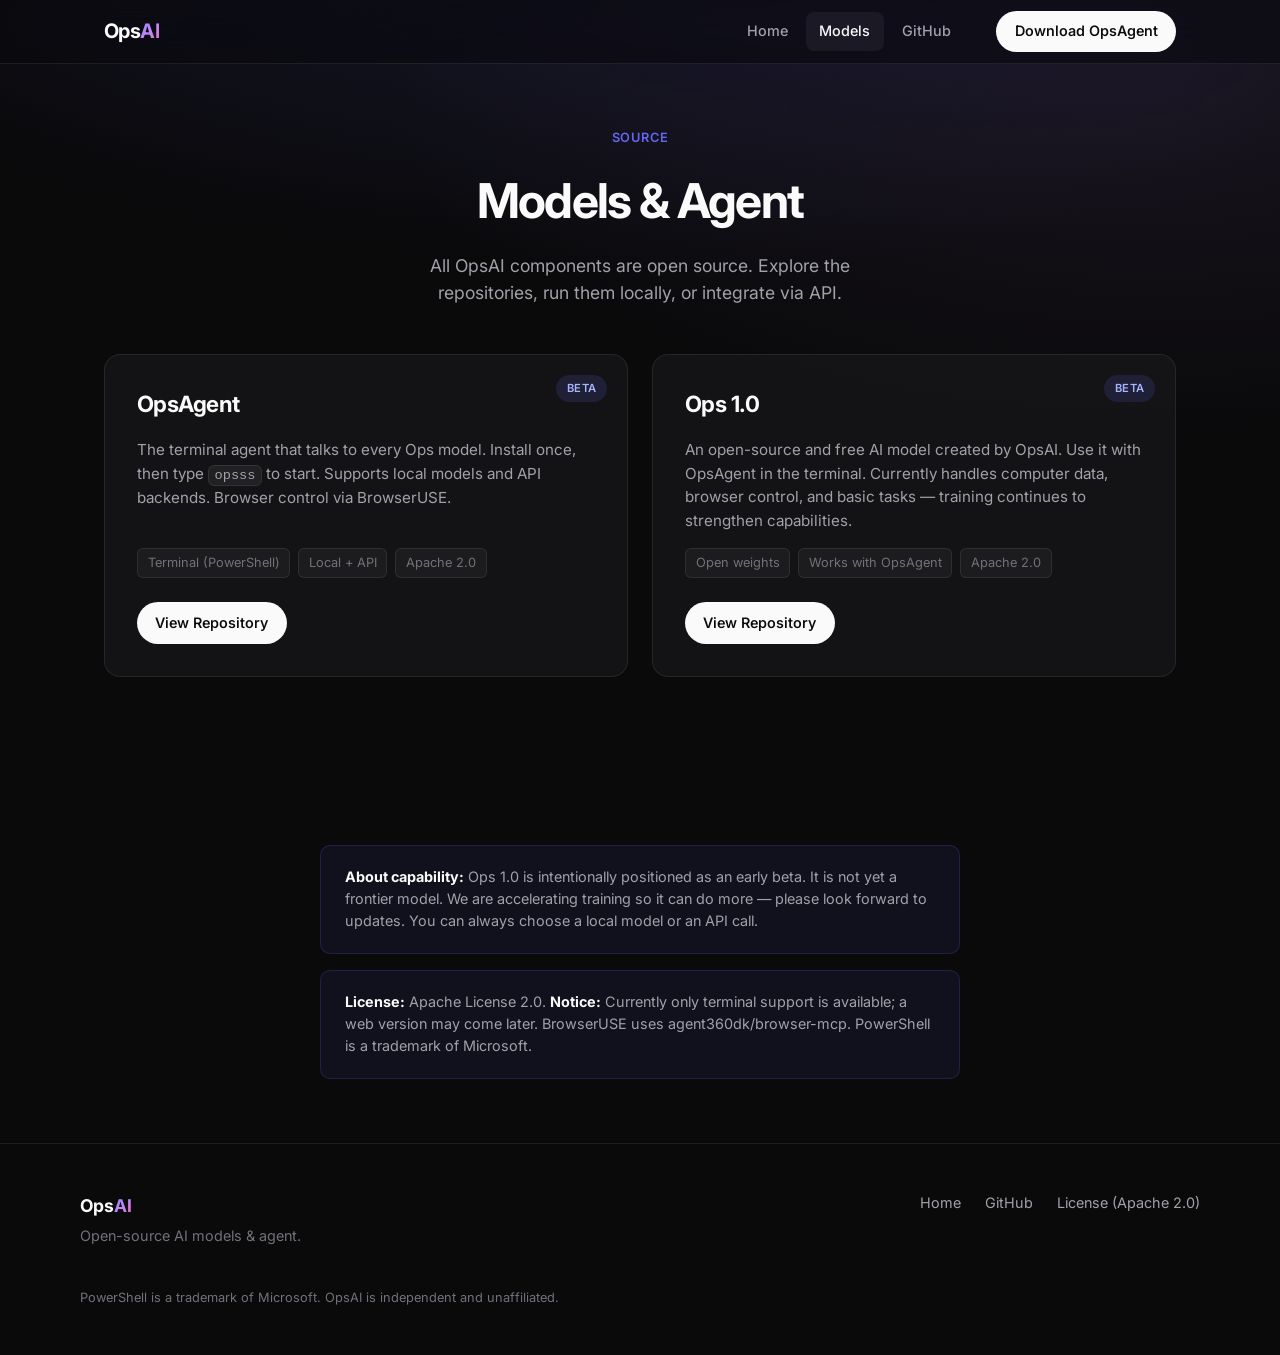
==== model.html @ 5560a883 "Initial OpsAI website: home, models, Apple/Emil design, purposeful animations" ====
<!DOCTYPE html>
<html lang="en">
<head>
  <meta charset="UTF-8">
  <meta name="viewport" content="width=device-width, initial-scale=1.0">
  <title>Models — OpsAI</title>
  <meta name="description" content="Source repositories for OpsAgent and Ops 1.0 Beta — fully open-source AI models from OpsAI.">
  <link rel="stylesheet" href="styles.css">
  <link rel="preconnect" href="https://fonts.googleapis.com">
  <link rel="preconnect" href="https://fonts.gstatic.com" crossorigin>
  <link href="https://fonts.googleapis.com/css2?family=Inter:wght@400;500;600;700&display=swap" rel="stylesheet">
</head>
<body>
  <div class="bg-glow" aria-hidden="true"></div>

  <header class="nav">
    <div class="nav-inner">
      <a href="/" class="logo" aria-label="OpsAI Home">
        <span class="logo-mark">Ops</span><span class="logo-ai">AI</span>
      </a>
      <nav class="nav-links">
        <a href="/" class="nav-link">Home</a>
        <a href="/model.html" class="nav-link active">Models</a>
        <a href="https://github.com/opsai-agent/agent" class="nav-link" target="_blank" rel="noopener">GitHub</a>
      </nav>
      <a href="https://github.com/opsai-agent/agent/blob/main/Agent" class="btn btn-primary nav-cta" target="_blank" rel="noopener">
        Download OpsAgent
      </a>
    </div>
  </header>

  <main>
    <section class="page-hero">
      <p class="eyebrow reveal">Source</p>
      <h1 class="page-title reveal">Models & Agent</h1>
      <p class="page-sub reveal">
        All OpsAI components are open source. Explore the repositories, run them locally, or integrate via API.
      </p>
    </section>

    <section class="section models-section">
      <div class="model-grid">
        <article class="model-card reveal">
          <div class="model-badge">Beta</div>
          <h2>OpsAgent</h2>
          <p class="model-desc">
            The terminal agent that talks to every Ops model. Install once, then type <code>opsss</code> to start.
            Supports local models and API backends. Browser control via BrowserUSE.
          </p>
          <ul class="model-meta">
            <li>Terminal (PowerShell)</li>
            <li>Local + API</li>
            <li>Apache 2.0</li>
          </ul>
          <a href="https://github.com/opsai-agent/agent" class="btn btn-primary" target="_blank" rel="noopener">
            View Repository
          </a>
        </article>

        <article class="model-card reveal">
          <div class="model-badge">Beta</div>
          <h2>Ops 1.0</h2>
          <p class="model-desc">
            An open-source and free AI model created by OpsAI. Use it with OpsAgent in the terminal.
            Currently handles computer data, browser control, and basic tasks — training continues to strengthen capabilities.
          </p>
          <ul class="model-meta">
            <li>Open weights</li>
            <li>Works with OpsAgent</li>
            <li>Apache 2.0</li>
          </ul>
          <a href="https://github.com/opsai-agent/ops-1.0" class="btn btn-primary" target="_blank" rel="noopener">
            View Repository
          </a>
        </article>
      </div>
    </section>

    <section class="section">
      <div class="notice reveal">
        <p>
          <strong>About capability:</strong> Ops 1.0 is intentionally positioned as an early beta.
          It is not yet a frontier model. We are accelerating training so it can do more —
          please look forward to updates. You can always choose a local model or an API call.
        </p>
      </div>
      <div class="notice reveal" style="margin-top: 1rem;">
        <p>
          <strong>License:</strong> Apache License 2.0.
          <strong>Notice:</strong> Currently only terminal support is available; a web version may come later.
          BrowserUSE uses agent360dk/browser-mcp. PowerShell is a trademark of Microsoft.
        </p>
      </div>
    </section>
  </main>

  <footer class="footer">
    <div class="footer-inner">
      <div class="footer-brand">
        <span class="logo-mark">Ops</span><span class="logo-ai">AI</span>
        <p>Open-source AI models & agent.</p>
      </div>
      <div class="footer-links">
        <a href="/">Home</a>
        <a href="https://github.com/opsai-agent/agent" target="_blank" rel="noopener">GitHub</a>
        <a href="https://github.com/opsai-agent/agent" target="_blank" rel="noopener">License (Apache 2.0)</a>
      </div>
      <p class="footer-note">PowerShell is a trademark of Microsoft. OpsAI is independent and unaffiliated.</p>
    </div>
  </footer>

  <script src="script.js"></script>
</body>
</html>
---- styles.css ----
/* OpsAI — Design tokens & base
   Apple-inspired materials, Emil Kowalski motion rules, purposeful animation only */

:root {
  --bg: #0a0a0b;
  --bg-elevated: #121214;
  --bg-card: rgba(24, 24, 27, 0.72);
  --border: rgba(255, 255, 255, 0.08);
  --border-strong: rgba(255, 255, 255, 0.14);
  --text: #fafafa;
  --text-secondary: #a1a1aa;
  --text-muted: #71717a;
  --accent: #6366f1;
  --accent-soft: rgba(99, 102, 241, 0.15);
  --gradient: linear-gradient(135deg, #818cf8 0%, #c084fc 50%, #f472b6 100%);
  --ease-out: cubic-bezier(0.23, 1, 0.32, 1);
  --ease-in-out: cubic-bezier(0.77, 0, 0.175, 1);
  --radius: 16px;
  --radius-sm: 10px;
  --nav-height: 64px;
  --font: "Inter", system-ui, -apple-system, BlinkMacSystemFont, "Segoe UI", sans-serif;
}

*,
*::before,
*::after {
  box-sizing: border-box;
  margin: 0;
  padding: 0;
}

html {
  scroll-behavior: smooth;
}

@media (prefers-reduced-motion: reduce) {
  html {
    scroll-behavior: auto;
  }
}

body {
  font-family: var(--font);
  background: var(--bg);
  color: var(--text);
  line-height: 1.55;
  -webkit-font-smoothing: antialiased;
  min-height: 100vh;
  overflow-x: hidden;
}

/* Subtle ambient glow — decorative, no motion */
.bg-glow {
  position: fixed;
  inset: 0;
  pointer-events: none;
  z-index: 0;
  background:
    radial-gradient(ellipse 80% 50% at 50% -20%, rgba(99, 102, 241, 0.18), transparent),
    radial-gradient(ellipse 60% 40% at 90% 10%, rgba(192, 132, 252, 0.08), transparent);
}

a {
  color: inherit;
  text-decoration: none;
}

code {
  font-family: ui-monospace, "SF Mono", Menlo, Monaco, Consolas, monospace;
  font-size: 0.9em;
  background: rgba(255, 255, 255, 0.06);
  padding: 0.15em 0.4em;
  border-radius: 6px;
  border: 1px solid var(--border);
}

/* ——— Nav ——— */
.nav {
  position: sticky;
  top: 0;
  z-index: 100;
  height: var(--nav-height);
  background: rgba(10, 10, 11, 0.65);
  backdrop-filter: blur(20px) saturate(180%);
  -webkit-backdrop-filter: blur(20px) saturate(180%);
  border-bottom: 1px solid var(--border);
}

.nav-inner {
  max-width: 1120px;
  margin: 0 auto;
  padding: 0 1.5rem;
  height: 100%;
  display: flex;
  align-items: center;
  gap: 2rem;
}

.logo {
  display: flex;
  align-items: baseline;
  font-weight: 700;
  font-size: 1.25rem;
  letter-spacing: -0.03em;
  flex-shrink: 0;
}

.logo-mark {
  color: var(--text);
}

.logo-ai {
  background: var(--gradient);
  -webkit-background-clip: text;
  background-clip: text;
  color: transparent;
}

.nav-links {
  display: flex;
  gap: 0.25rem;
  margin-left: auto;
}

.nav-link {
  padding: 0.5rem 0.85rem;
  font-size: 0.9rem;
  font-weight: 500;
  color: var(--text-secondary);
  border-radius: 8px;
  transition: color 160ms var(--ease-out), background 160ms var(--ease-out);
}

.nav-link:hover,
.nav-link.active {
  color: var(--text);
  background: rgba(255, 255, 255, 0.05);
}

.nav-cta {
  flex-shrink: 0;
}

@media (max-width: 720px) {
  .nav-links {
    display: none;
  }
}

/* ——— Buttons ——— */
.btn {
  display: inline-flex;
  align-items: center;
  justify-content: center;
  gap: 0.5rem;
  font-family: inherit;
  font-weight: 560;
  font-size: 0.9rem;
  padding: 0.6rem 1.15rem;
  border-radius: 999px;
  border: none;
  cursor: pointer;
  transition: transform 140ms var(--ease-out), background 160ms var(--ease-out), box-shadow 160ms var(--ease-out);
}

.btn:active {
  transform: scale(0.97);
}

.btn-primary {
  background: var(--text);
  color: var(--bg);
}

.btn-primary:hover {
  background: #e4e4e7;
  box-shadow: 0 0 0 1px rgba(255, 255, 255, 0.1);
}

.btn-secondary {
  background: transparent;
  color: var(--text);
  border: 1px solid var(--border-strong);
}

.btn-secondary:hover {
  background: rgba(255, 255, 255, 0.05);
  border-color: rgba(255, 255, 255, 0.22);
}

.btn-lg {
  padding: 0.85rem 1.5rem;
  font-size: 0.95rem;
}

@media (hover: hover) and (pointer: fine) {
  .btn-primary:hover {
    transform: translateY(-1px);
  }
  .btn-primary:active {
    transform: scale(0.97) translateY(0);
  }
}

/* ——— Hero ——— */
.hero {
  position: relative;
  z-index: 1;
  max-width: 1120px;
  margin: 0 auto;
  padding: 4.5rem 1.5rem 5rem;
  display: grid;
  grid-template-columns: 1fr 1fr;
  gap: 3rem;
  align-items: center;
}

@media (max-width: 900px) {
  .hero {
    grid-template-columns: 1fr;
    padding-top: 3rem;
  }
  .hero-visual {
    order: -1;
  }
}

.eyebrow {
  font-size: 0.8rem;
  font-weight: 600;
  letter-spacing: 0.06em;
  text-transform: uppercase;
  color: var(--accent);
  margin-bottom: 1rem;
}

.hero-title {
  font-size: clamp(2.4rem, 5vw, 3.6rem);
  font-weight: 700;
  line-height: 1.08;
  letter-spacing: -0.035em;
  margin-bottom: 1.25rem;
}

.gradient-text {
  background: var(--gradient);
  -webkit-background-clip: text;
  background-clip: text;
  color: transparent;
}

.hero-sub {
  font-size: 1.1rem;
  color: var(--text-secondary);
  max-width: 34ch;
  margin-bottom: 2rem;
  line-height: 1.6;
}

.hero-actions {
  display: flex;
  flex-wrap: wrap;
  gap: 0.75rem;
}

/* Terminal mock — static, no loop animation (avoid constant motion) */
.terminal-window {
  background: var(--bg-elevated);
  border: 1px solid var(--border);
  border-radius: var(--radius);
  overflow: hidden;
  box-shadow:
    0 0 0 1px rgba(255, 255, 255, 0.03),
    0 24px 48px -12px rgba(0, 0, 0, 0.5);
}

.terminal-bar {
  display: flex;
  align-items: center;
  gap: 0.4rem;
  padding: 0.75rem 1rem;
  background: rgba(255, 255, 255, 0.03);
  border-bottom: 1px solid var(--border);
}

.dot {
  width: 10px;
  height: 10px;
  border-radius: 50%;
}
.dot.red { background: #ff5f57; }
.dot.yellow { background: #febc2e; }
.dot.green { background: #28c840; }

.terminal-title {
  margin-left: 0.75rem;
  font-size: 0.75rem;
  color: var(--text-muted);
}

.terminal-body {
  padding: 1.25rem 1.35rem;
  font-family: ui-monospace, "SF Mono", Menlo, monospace;
  font-size: 0.85rem;
  line-height: 1.7;
  min-height: 180px;
}

.prompt {
  color: var(--accent);
  margin-right: 0.4rem;
}

.ai-line {
  color: var(--text-secondary);
  margin: 0.35rem 0 0.85rem;
}

.typing::after {
  content: "▋";
  animation: blink 1.1s step-end infinite;
  color: var(--accent);
  margin-left: 2px;
}

@keyframes blink {
  50% { opacity: 0; }
}

@media (prefers-reduced-motion: reduce) {
  .typing::after {
    animation: none;
    opacity: 0.6;
  }
}

/* ——— Sections ——— */
.section {
  position: relative;
  z-index: 1;
  max-width: 1120px;
  margin: 0 auto;
  padding: 4rem 1.5rem;
}

.section-header {
  text-align: center;
  margin-bottom: 3rem;
}

.section-title {
  font-size: clamp(1.75rem, 3vw, 2.25rem);
  font-weight: 700;
  letter-spacing: -0.03em;
  margin-bottom: 0.75rem;
}

.section-sub {
  color: var(--text-secondary);
  font-size: 1.05rem;
  max-width: 42ch;
  margin: 0 auto;
}

/* Features */
.feature-grid {
  display: grid;
  grid-template-columns: repeat(2, 1fr);
  gap: 1.25rem;
}

@media (max-width: 700px) {
  .feature-grid {
    grid-template-columns: 1fr;
  }
}

.feature-card {
  background: var(--bg-card);
  backdrop-filter: blur(12px);
  -webkit-backdrop-filter: blur(12px);
  border: 1px solid var(--border);
  border-radius: var(--radius);
  padding: 1.75rem;
  transition: border-color 200ms var(--ease-out), transform 200ms var(--ease-out);
}

@media (hover: hover) and (pointer: fine) {
  .feature-card:hover {
    border-color: var(--border-strong);
    transform: translateY(-2px);
  }
}

.feature-icon {
  width: 40px;
  height: 40px;
  display: flex;
  align-items: center;
  justify-content: center;
  background: var(--accent-soft);
  color: #a5b4fc;
  border-radius: 10px;
  margin-bottom: 1.1rem;
}

.feature-card h3 {
  font-size: 1.1rem;
  font-weight: 600;
  letter-spacing: -0.02em;
  margin-bottom: 0.5rem;
}

.feature-card p {
  color: var(--text-secondary);
  font-size: 0.95rem;
  line-height: 1.55;
}

/* Steps */
.steps {
  list-style: none;
  display: flex;
  flex-direction: column;
  gap: 1.5rem;
  max-width: 640px;
  margin: 0 auto;
}

.step {
  display: flex;
  gap: 1.25rem;
  align-items: flex-start;
}

.step-num {
  flex-shrink: 0;
  width: 36px;
  height: 36px;
  display: flex;
  align-items: center;
  justify-content: center;
  font-weight: 600;
  font-size: 0.9rem;
  background: var(--accent-soft);
  color: #a5b4fc;
  border-radius: 50%;
}

.step-body h3 {
  font-size: 1.05rem;
  font-weight: 600;
  margin-bottom: 0.35rem;
  letter-spacing: -0.015em;
}

.step-body p {
  color: var(--text-secondary);
  font-size: 0.95rem;
}

.step-body a {
  color: #a5b4fc;
  text-decoration: underline;
  text-underline-offset: 3px;
}

.notice {
  max-width: 640px;
  margin: 2.5rem auto 0;
  padding: 1.25rem 1.5rem;
  background: rgba(99, 102, 241, 0.08);
  border: 1px solid rgba(99, 102, 241, 0.2);
  border-radius: var(--radius-sm);
  font-size: 0.9rem;
  color: var(--text-secondary);
  line-height: 1.55;
}

.notice strong {
  color: var(--text);
}

/* CTA */
.cta-section {
  padding-bottom: 5rem;
}

.cta-card {
  text-align: center;
  padding: 3.5rem 2rem;
  background: var(--bg-card);
  border: 1px solid var(--border);
  border-radius: calc(var(--radius) + 4px);
  backdrop-filter: blur(16px);
}

.cta-card h2 {
  font-size: 1.75rem;
  font-weight: 700;
  letter-spacing: -0.03em;
  margin-bottom: 0.6rem;
}

.cta-card p {
  color: var(--text-secondary);
  margin-bottom: 1.75rem;
}

/* ——— Models page ——— */
.page-hero {
  position: relative;
  z-index: 1;
  max-width: 1120px;
  margin: 0 auto;
  padding: 4rem 1.5rem 2rem;
  text-align: center;
}

.page-title {
  font-size: clamp(2.2rem, 4vw, 3rem);
  font-weight: 700;
  letter-spacing: -0.035em;
  margin-bottom: 0.85rem;
}

.page-sub {
  color: var(--text-secondary);
  font-size: 1.1rem;
  max-width: 40ch;
  margin: 0 auto;
}

.models-section {
  padding-top: 1rem;
}

.model-grid {
  display: grid;
  grid-template-columns: repeat(2, 1fr);
  gap: 1.5rem;
}

@media (max-width: 700px) {
  .model-grid {
    grid-template-columns: 1fr;
  }
}

.model-card {
  position: relative;
  background: var(--bg-card);
  border: 1px solid var(--border);
  border-radius: var(--radius);
  padding: 2rem;
  display: flex;
  flex-direction: column;
  gap: 1rem;
  transition: border-color 200ms var(--ease-out), transform 200ms var(--ease-out);
}

@media (hover: hover) and (pointer: fine) {
  .model-card:hover {
    border-color: var(--border-strong);
    transform: translateY(-3px);
  }
}

.model-badge {
  position: absolute;
  top: 1.25rem;
  right: 1.25rem;
  font-size: 0.7rem;
  font-weight: 600;
  letter-spacing: 0.04em;
  text-transform: uppercase;
  padding: 0.3rem 0.65rem;
  background: var(--accent-soft);
  color: #a5b4fc;
  border-radius: 999px;
}

.model-card h2 {
  font-size: 1.4rem;
  font-weight: 700;
  letter-spacing: -0.025em;
}

.model-desc {
  color: var(--text-secondary);
  font-size: 0.95rem;
  line-height: 1.55;
  flex: 1;
}

.model-meta {
  list-style: none;
  display: flex;
  flex-wrap: wrap;
  gap: 0.5rem;
  margin-bottom: 0.5rem;
}

.model-meta li {
  font-size: 0.8rem;
  color: var(--text-muted);
  padding: 0.25rem 0.6rem;
  background: rgba(255, 255, 255, 0.04);
  border-radius: 6px;
  border: 1px solid var(--border);
}

.model-card .btn {
  align-self: flex-start;
}

/* ——— Footer ——— */
.footer {
  position: relative;
  z-index: 1;
  border-top: 1px solid var(--border);
  padding: 3rem 1.5rem;
}

.footer-inner {
  max-width: 1120px;
  margin: 0 auto;
  display: flex;
  flex-wrap: wrap;
  gap: 2rem;
  align-items: flex-start;
  justify-content: space-between;
}

.footer-brand .logo-mark,
.footer-brand .logo-ai {
  font-weight: 700;
  font-size: 1.1rem;
}

.footer-brand p {
  margin-top: 0.4rem;
  font-size: 0.9rem;
  color: var(--text-muted);
}

.footer-links {
  display: flex;
  gap: 1.5rem;
  flex-wrap: wrap;
}

.footer-links a {
  font-size: 0.9rem;
  color: var(--text-secondary);
  transition: color 150ms var(--ease-out);
}

.footer-links a:hover {
  color: var(--text);
}

.footer-note {
  width: 100%;
  font-size: 0.8rem;
  color: var(--text-muted);
  margin-top: 0.5rem;
}

/* ——— Reveal (scroll) ——— */
.reveal {
  opacity: 0;
  transform: translateY(12px);
  transition: opacity 500ms var(--ease-out), transform 500ms var(--ease-out);
}

.reveal.is-visible {
  opacity: 1;
  transform: translateY(0);
}

@media (prefers-reduced-motion: reduce) {
  .reveal {
    opacity: 1;
    transform: none;
    transition: opacity 200ms ease;
  }
}

/* Stagger children when parent is visible */
.feature-grid .reveal:nth-child(1) { transition-delay: 0ms; }
.feature-grid .reveal:nth-child(2) { transition-delay: 50ms; }
.feature-grid .reveal:nth-child(3) { transition-delay: 100ms; }
.feature-grid .reveal:nth-child(4) { transition-delay: 150ms; }

.steps .reveal:nth-child(1) { transition-delay: 0ms; }
.steps .reveal:nth-child(2) { transition-delay: 40ms; }
.steps .reveal:nth-child(3) { transition-delay: 80ms; }
.steps .reveal:nth-child(4) { transition-delay: 120ms; }

.model-grid .reveal:nth-child(1) { transition-delay: 0ms; }
.model-grid .reveal:nth-child(2) { transition-delay: 60ms; }
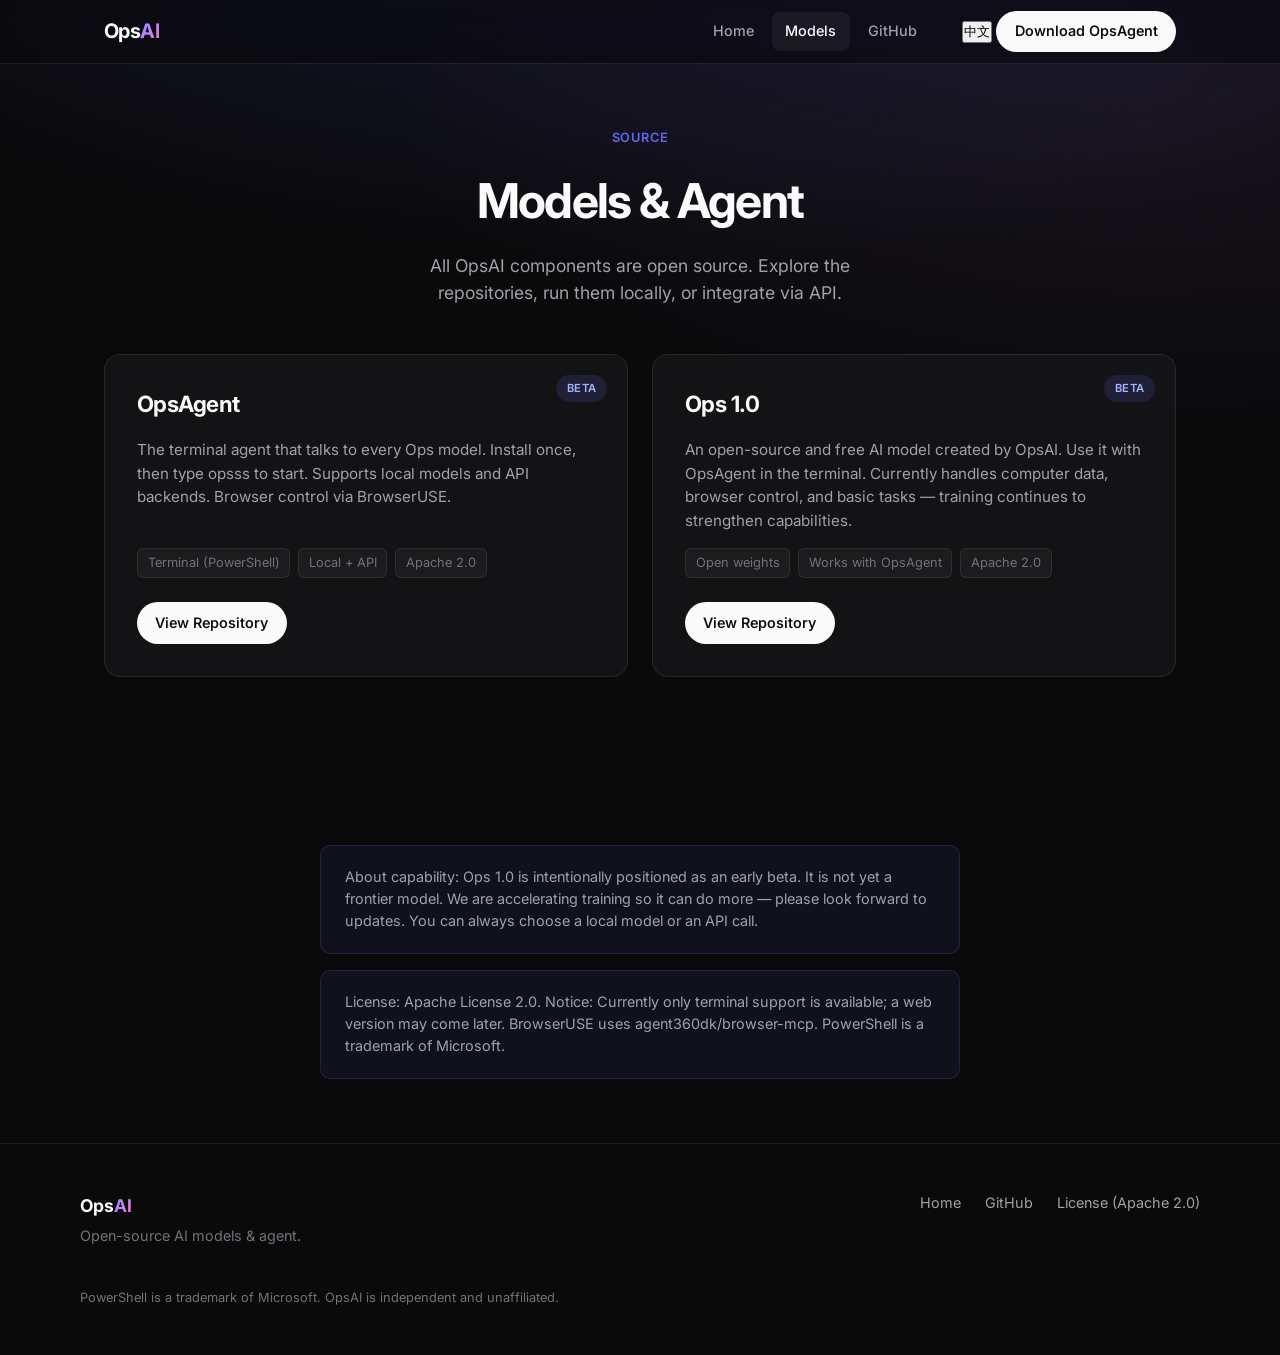
==== commit b2151250: "Full update: EN/ZH language switch, complete CSS and JS (fix production 404)" ====
--- a/model.html
+++ b/model.html
@@ -19,77 +19,58 @@
         <span class="logo-mark">Ops</span><span class="logo-ai">AI</span>
       </a>
       <nav class="nav-links">
-        <a href="/" class="nav-link">Home</a>
-        <a href="/model.html" class="nav-link active">Models</a>
-        <a href="https://github.com/opsai-agent/agent" class="nav-link" target="_blank" rel="noopener">GitHub</a>
+        <a href="/" class="nav-link" data-i18n="nav.home">Home</a>
+        <a href="/model.html" class="nav-link active" data-i18n="nav.models">Models</a>
+        <a href="https://github.com/opsai-agent/agent" class="nav-link" target="_blank" rel="noopener" data-i18n="nav.github">GitHub</a>
       </nav>
-      <a href="https://github.com/opsai-agent/agent/blob/main/Agent" class="btn btn-primary nav-cta" target="_blank" rel="noopener">
-        Download OpsAgent
-      </a>
+      <div class="nav-right">
+        <button type="button" id="lang-toggle" class="lang-btn" onclick="toggleOpsaiLang()" aria-label="Switch language">中文</button>
+        <a href="https://github.com/opsai-agent/agent/blob/main/Agent" class="btn btn-primary nav-cta" target="_blank" rel="noopener" data-i18n="nav.download">Download OpsAgent</a>
+      </div>
     </div>
   </header>
 
   <main>
     <section class="page-hero">
-      <p class="eyebrow reveal">Source</p>
-      <h1 class="page-title reveal">Models & Agent</h1>
-      <p class="page-sub reveal">
-        All OpsAI components are open source. Explore the repositories, run them locally, or integrate via API.
-      </p>
+      <p class="eyebrow reveal" data-i18n="models.eyebrow">Source</p>
+      <h1 class="page-title reveal" data-i18n="models.title">Models & Agent</h1>
+      <p class="page-sub reveal" data-i18n="models.sub">All OpsAI components are open source. Explore the repositories, run them locally, or integrate via API.</p>
     </section>
 
     <section class="section models-section">
       <div class="model-grid">
         <article class="model-card reveal">
           <div class="model-badge">Beta</div>
-          <h2>OpsAgent</h2>
-          <p class="model-desc">
-            The terminal agent that talks to every Ops model. Install once, then type <code>opsss</code> to start.
-            Supports local models and API backends. Browser control via BrowserUSE.
-          </p>
+          <h2 data-i18n="model.agent.title">OpsAgent</h2>
+          <p class="model-desc" data-i18n="model.agent.desc">The terminal agent that talks to every Ops model. Install once, then type opsss to start. Supports local models and API backends. Browser control via BrowserUSE.</p>
           <ul class="model-meta">
-            <li>Terminal (PowerShell)</li>
-            <li>Local + API</li>
-            <li>Apache 2.0</li>
+            <li data-i18n="model.agent.meta1">Terminal (PowerShell)</li>
+            <li data-i18n="model.agent.meta2">Local + API</li>
+            <li data-i18n="model.agent.meta3">Apache 2.0</li>
           </ul>
-          <a href="https://github.com/opsai-agent/agent" class="btn btn-primary" target="_blank" rel="noopener">
-            View Repository
-          </a>
+          <a href="https://github.com/opsai-agent/agent" class="btn btn-primary" target="_blank" rel="noopener" data-i18n="model.agent.btn">View Repository</a>
         </article>
 
         <article class="model-card reveal">
           <div class="model-badge">Beta</div>
-          <h2>Ops 1.0</h2>
-          <p class="model-desc">
-            An open-source and free AI model created by OpsAI. Use it with OpsAgent in the terminal.
-            Currently handles computer data, browser control, and basic tasks — training continues to strengthen capabilities.
-          </p>
+          <h2 data-i18n="model.ops.title">Ops 1.0</h2>
+          <p class="model-desc" data-i18n="model.ops.desc">An open-source and free AI model created by OpsAI. Use it with OpsAgent in the terminal. Currently handles computer data, browser control, and basic tasks — training continues to strengthen capabilities.</p>
           <ul class="model-meta">
-            <li>Open weights</li>
-            <li>Works with OpsAgent</li>
-            <li>Apache 2.0</li>
+            <li data-i18n="model.ops.meta1">Open weights</li>
+            <li data-i18n="model.ops.meta2">Works with OpsAgent</li>
+            <li data-i18n="model.ops.meta3">Apache 2.0</li>
           </ul>
-          <a href="https://github.com/opsai-agent/ops-1.0" class="btn btn-primary" target="_blank" rel="noopener">
-            View Repository
-          </a>
+          <a href="https://github.com/opsai-agent/ops-1.0" class="btn btn-primary" target="_blank" rel="noopener" data-i18n="model.ops.btn">View Repository</a>
         </article>
       </div>
     </section>
 
     <section class="section">
       <div class="notice reveal">
-        <p>
-          <strong>About capability:</strong> Ops 1.0 is intentionally positioned as an early beta.
-          It is not yet a frontier model. We are accelerating training so it can do more —
-          please look forward to updates. You can always choose a local model or an API call.
-        </p>
+        <p data-i18n="models.capability">About capability: Ops 1.0 is intentionally positioned as an early beta. It is not yet a frontier model. We are accelerating training so it can do more — please look forward to updates. You can always choose a local model or an API call.</p>
       </div>
       <div class="notice reveal" style="margin-top: 1rem;">
-        <p>
-          <strong>License:</strong> Apache License 2.0.
-          <strong>Notice:</strong> Currently only terminal support is available; a web version may come later.
-          BrowserUSE uses agent360dk/browser-mcp. PowerShell is a trademark of Microsoft.
-        </p>
+        <p data-i18n="models.license">License: Apache License 2.0. Notice: Currently only terminal support is available; a web version may come later. BrowserUSE uses agent360dk/browser-mcp. PowerShell is a trademark of Microsoft.</p>
       </div>
     </section>
   </main>
@@ -98,14 +79,14 @@
     <div class="footer-inner">
       <div class="footer-brand">
         <span class="logo-mark">Ops</span><span class="logo-ai">AI</span>
-        <p>Open-source AI models & agent.</p>
+        <p data-i18n="footer.tagline">Open-source AI models & agent.</p>
       </div>
       <div class="footer-links">
-        <a href="/">Home</a>
-        <a href="https://github.com/opsai-agent/agent" target="_blank" rel="noopener">GitHub</a>
-        <a href="https://github.com/opsai-agent/agent" target="_blank" rel="noopener">License (Apache 2.0)</a>
+        <a href="/" data-i18n="nav.home">Home</a>
+        <a href="https://github.com/opsai-agent/agent" target="_blank" rel="noopener" data-i18n="footer.github">GitHub</a>
+        <a href="https://github.com/opsai-agent/agent" target="_blank" rel="noopener" data-i18n="footer.license">License (Apache 2.0)</a>
       </div>
-      <p class="footer-note">PowerShell is a trademark of Microsoft. OpsAI is independent and unaffiliated.</p>
+      <p class="footer-note" data-i18n="footer.note">PowerShell is a trademark of Microsoft. OpsAI is independent and unaffiliated.</p>
     </div>
   </footer>
 
